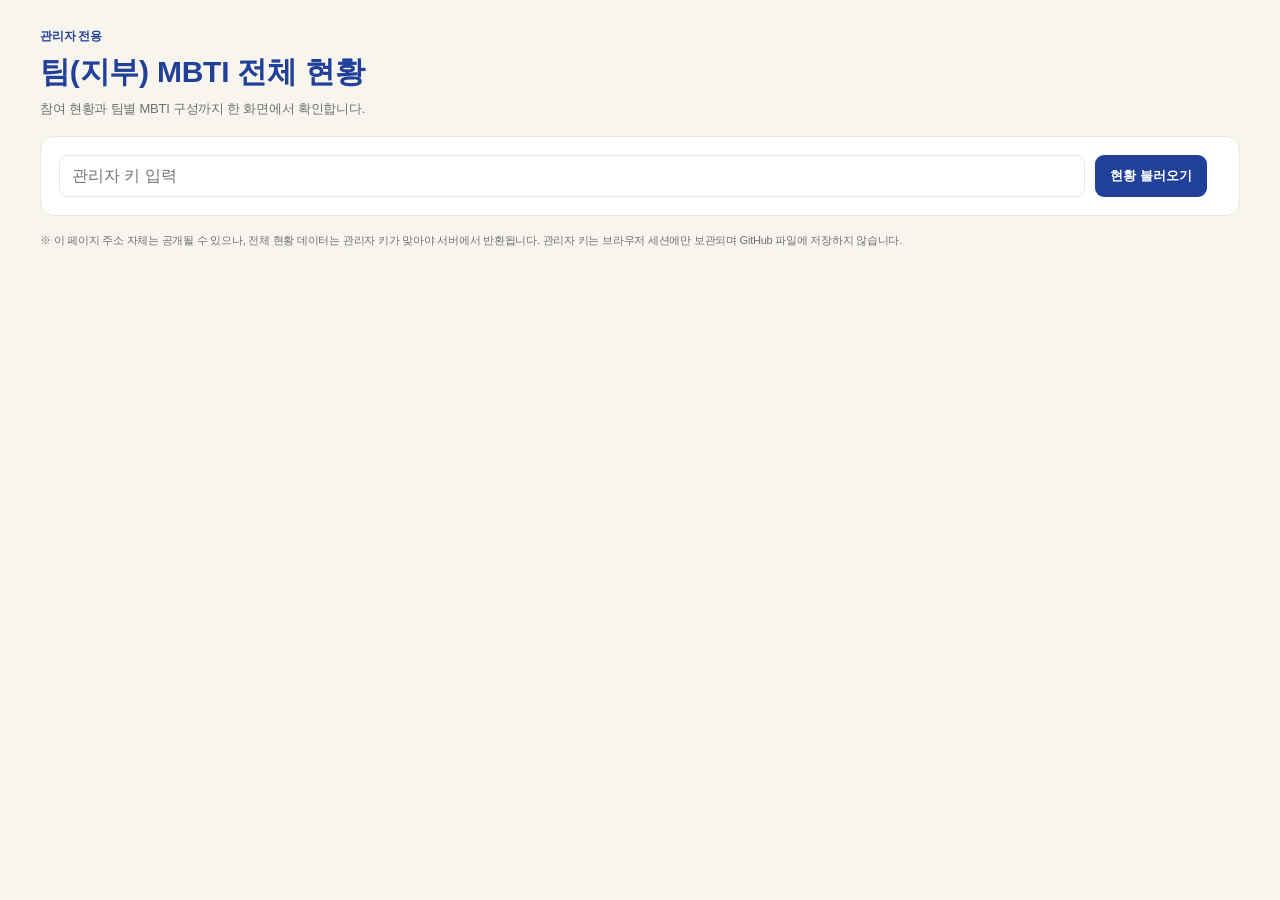
==== admin.html @ 6cabae96 "v.0.8.0.1 - 관리자 페이지 추가 - 팀별 결과 페이지 추가" ====
<!doctype html>
<html lang="ko">
<head>
  <meta charset="utf-8" />
  <meta name="viewport" content="width=device-width,initial-scale=1" />
  <title>팀(지부) MBTI 관리자 현황</title>
  <style>
    :root{--blue:#21409A;--red:#ED1B2F;--bg:#F8F5EE;--text:#333438;--muted:#6E7075;--line:#E6E7E8;--surface:#fff;--blue10:#EEF1F8}
    *{box-sizing:border-box}body{margin:0;background:var(--bg);color:var(--text);font-family:"Noto Sans KR","Malgun Gothic",sans-serif;letter-spacing:-.015em}
    .wrap{width:min(1200px,calc(100% - 28px));margin:28px auto 60px}.head{display:flex;justify-content:space-between;gap:18px;align-items:flex-end;margin-bottom:18px}
    .eyebrow{font-size:12px;font-weight:800;color:var(--blue);margin-bottom:7px}.head h1{margin:0 0 7px;color:var(--blue);font-size:30px}.head p{margin:0;color:var(--muted);font-size:13px}
    .login,.toolbar,.tablebox,.stat{background:#fff;border:1px solid var(--line);border-radius:14px}.login{padding:18px;margin-bottom:16px;display:flex;gap:10px;align-items:center}.login input,.toolbar input,.toolbar select{min-height:42px;border:1px solid var(--line);border-radius:9px;padding:0 12px;font:inherit}.login input{flex:1}.btn{min-height:42px;border:0;border-radius:9px;padding:0 15px;background:var(--blue);color:#fff;font-weight:800;cursor:pointer}.btn.secondary{background:var(--blue10);color:var(--blue);border:1px solid #A6B3D7}
    .msg{font-size:12px;color:var(--muted);margin-left:4px}.msg.error{color:#B12A36}.stats{display:grid;grid-template-columns:repeat(4,1fr);gap:10px;margin-bottom:14px}.stat{padding:18px}.stat b{display:block;font-size:27px;color:var(--blue)}.stat span{font-size:12px;color:var(--muted)}
    .toolbar{display:flex;gap:10px;align-items:center;padding:13px;margin-bottom:12px}.toolbar input{flex:1}.tablebox{overflow:auto}.table{width:100%;border-collapse:collapse;min-width:850px}.table th,.table td{padding:12px 13px;border-bottom:1px solid var(--line);text-align:left;font-size:13px;vertical-align:top}.table th{position:sticky;top:0;background:#FAFAFA;color:var(--muted);font-size:12px}.table tr:last-child td{border-bottom:0}.mbti{display:inline-block;padding:5px 8px;border-radius:7px;background:var(--blue);color:#fff;font-weight:800}.pending{color:var(--muted)}.composition{max-width:440px;line-height:1.6}.hidden{display:none!important}
    .security{margin-top:12px;color:var(--muted);font-size:11px;line-height:1.6}.updated{font-size:12px;color:var(--muted);margin:10px 2px}
    @media(max-width:700px){.head{display:block}.stats{grid-template-columns:1fr 1fr}.login,.toolbar{flex-wrap:wrap}.login input,.toolbar input{flex:1 1 100%}.wrap{width:calc(100% - 20px);margin-top:16px}.head h1{font-size:25px}}
  </style>
</head>
<body>
  <main class="wrap">
    <div class="head">
      <div><div class="eyebrow">관리자 전용</div><h1>팀(지부) MBTI 전체 현황</h1><p>참여 현황과 팀별 MBTI 구성까지 한 화면에서 확인합니다.</p></div>
    </div>

    <section id="loginBox" class="login">
      <input id="adminKey" type="password" placeholder="관리자 키 입력" autocomplete="current-password" />
      <button id="loadAdmin" class="btn" type="button">현황 불러오기</button>
      <span id="loginMsg" class="msg"></span>
    </section>

    <section id="dashboard" class="hidden">
      <div class="stats">
        <div class="stat"><b id="statResponses">0</b><span>총 참여 결과</span></div>
        <div class="stat"><b id="statParticipating">0</b><span>참여 팀(지부)</span></div>
        <div class="stat"><b id="statPublished">0</b><span>3명 이상 결과 공개</span></div>
        <div class="stat"><b id="statTotalTeams">0</b><span>전체 팀(지부)</span></div>
      </div>
      <div class="toolbar">
        <input id="adminSearch" type="search" placeholder="팀(지부) 검색" />
        <select id="adminFilter"><option value="all">전체</option><option value="participating">참여 중</option><option value="published">3명 이상</option><option value="pending">3명 미만</option><option value="zero">미참여</option></select>
        <button id="downloadCsv" class="btn secondary" type="button">CSV 다운로드</button>
      </div>
      <div id="updated" class="updated"></div>
      <div class="tablebox">
        <table class="table">
          <thead><tr><th>팀(지부)</th><th>참여</th><th>대표 MBTI</th><th>주요 기질</th><th>MBTI 구성</th><th>공개 상태</th></tr></thead>
          <tbody id="adminRows"></tbody>
        </table>
      </div>
    </section>
    <p class="security">※ 이 페이지 주소 자체는 공개될 수 있으나, 전체 현황 데이터는 관리자 키가 맞아야 서버에서 반환됩니다. 관리자 키는 브라우저 세션에만 보관되며 GitHub 파일에 저장하지 않습니다.</p>
  </main>

  <script src="config.js?v=0.8.0.1"></script>
  <script>
  (()=>{
    const base=String((window.MBTI_CONFIG||{}).API_BASE_URL||'').replace(/\/$/,'');
    let data=null;
    const $=id=>document.getElementById(id);
    const esc=v=>String(v??'').replace(/[&<>"']/g,ch=>({'&':'&amp;','<':'&lt;','>':'&gt;','"':'&quot;',"'":'&#39;'}[ch]));
    const tempNames={SJ:'관리자형',SP:'실행가형',NT:'전략가형',NF:'조정자형'};

    async function load(){
      const key=$('adminKey').value.trim()||sessionStorage.getItem('teamMbtiAdminKey')||'';
      if(!key){$('loginMsg').textContent='관리자 키를 입력해 주세요.';$('loginMsg').className='msg error';return;}
      $('loginMsg').textContent='조회 중...';$('loginMsg').className='msg';
      try{
        const res=await fetch(base+'/api/admin/overview',{headers:{'X-Admin-Key':key}});
        const obj=await res.json().catch(()=>({}));
        if(!res.ok) throw new Error(obj.error||'HTTP_'+res.status);
        sessionStorage.setItem('teamMbtiAdminKey',key); data=obj;
        $('loginMsg').textContent='';$('dashboard').classList.remove('hidden');
        $('statResponses').textContent=obj.total_responses;$('statParticipating').textContent=obj.participating_teams;$('statPublished').textContent=obj.publishable_teams;$('statTotalTeams').textContent=obj.total_teams;
        $('updated').textContent=obj.last_updated?`최근 응답 기준 · ${new Date(obj.last_updated*1000).toLocaleString('ko-KR')}`:'아직 제출된 응답이 없습니다.';
        render();
      }catch(e){$('dashboard').classList.add('hidden');$('loginMsg').textContent=e.message==='ADMIN_NOT_CONFIGURED'?'서버에 관리자 키가 아직 설정되지 않았습니다.':'관리자 키가 맞지 않거나 서버에 연결할 수 없습니다.';$('loginMsg').className='msg error';}
    }
    function filtered(){
      if(!data) return [];
      const q=$('adminSearch').value.trim().toLowerCase(), f=$('adminFilter').value, min=data.min_required||3;
      return data.teams.filter(r=>{
        if(q&&!r.team_name.toLowerCase().includes(q)) return false;
        if(f==='participating'&&r.total<=0)return false;if(f==='published'&&r.total<min)return false;if(f==='pending'&&!(r.total>0&&r.total<min))return false;if(f==='zero'&&r.total!==0)return false;
        return true;
      });
    }
    function render(){
      const min=data.min_required||3;
      $('adminRows').innerHTML=filtered().map(r=>{
        const comp=Object.entries(r.counts||{}).sort((a,b)=>b[1]-a[1]||a[0].localeCompare(b[0])).map(([t,n])=>`${t} ${n}명`).join(' · ')||'-';
        return `<tr><td><b>${esc(r.team_name)}</b></td><td>${r.total}명</td><td>${r.representative_mbti?`<span class="mbti">${esc(r.representative_mbti)}</span>`:'-'}</td><td>${r.temperament?`${esc(r.temperament)} · ${esc(tempNames[r.temperament]||'')}`:'-'}</td><td class="composition">${esc(comp)}</td><td class="${r.total>=min?'':'pending'}">${r.total>=min?'공개':'집계 중'}</td></tr>`;
      }).join('')||'<tr><td colspan="6" class="pending">조건에 맞는 팀(지부)이 없습니다.</td></tr>';
    }
    function csv(){
      const rows=[['팀(지부)','참여인원','대표 MBTI','주요 기질','MBTI 구성','공개 상태']];
      const min=data.min_required||3;
      filtered().forEach(r=>rows.push([r.team_name,r.total,r.representative_mbti||'',r.temperament||'',Object.entries(r.counts||{}).sort((a,b)=>b[1]-a[1]).map(([t,n])=>`${t} ${n}명`).join(' · '),r.total>=min?'공개':'집계 중']));
      const text='\ufeff'+rows.map(row=>row.map(v=>'"'+String(v).replace(/"/g,'""')+'"').join(',')).join('\r\n');
      const a=document.createElement('a');a.href=URL.createObjectURL(new Blob([text],{type:'text/csv;charset=utf-8'}));a.download='team_mbti_admin_overview.csv';a.click();setTimeout(()=>URL.revokeObjectURL(a.href),1000);
    }
    $('loadAdmin').onclick=load;$('adminKey').addEventListener('keydown',e=>{if(e.key==='Enter')load();});$('adminSearch').addEventListener('input',render);$('adminFilter').addEventListener('change',render);$('downloadCsv').onclick=csv;
    const saved=sessionStorage.getItem('teamMbtiAdminKey');if(saved)$('adminKey').value=saved;
  })();
  </script>
</body>
</html>
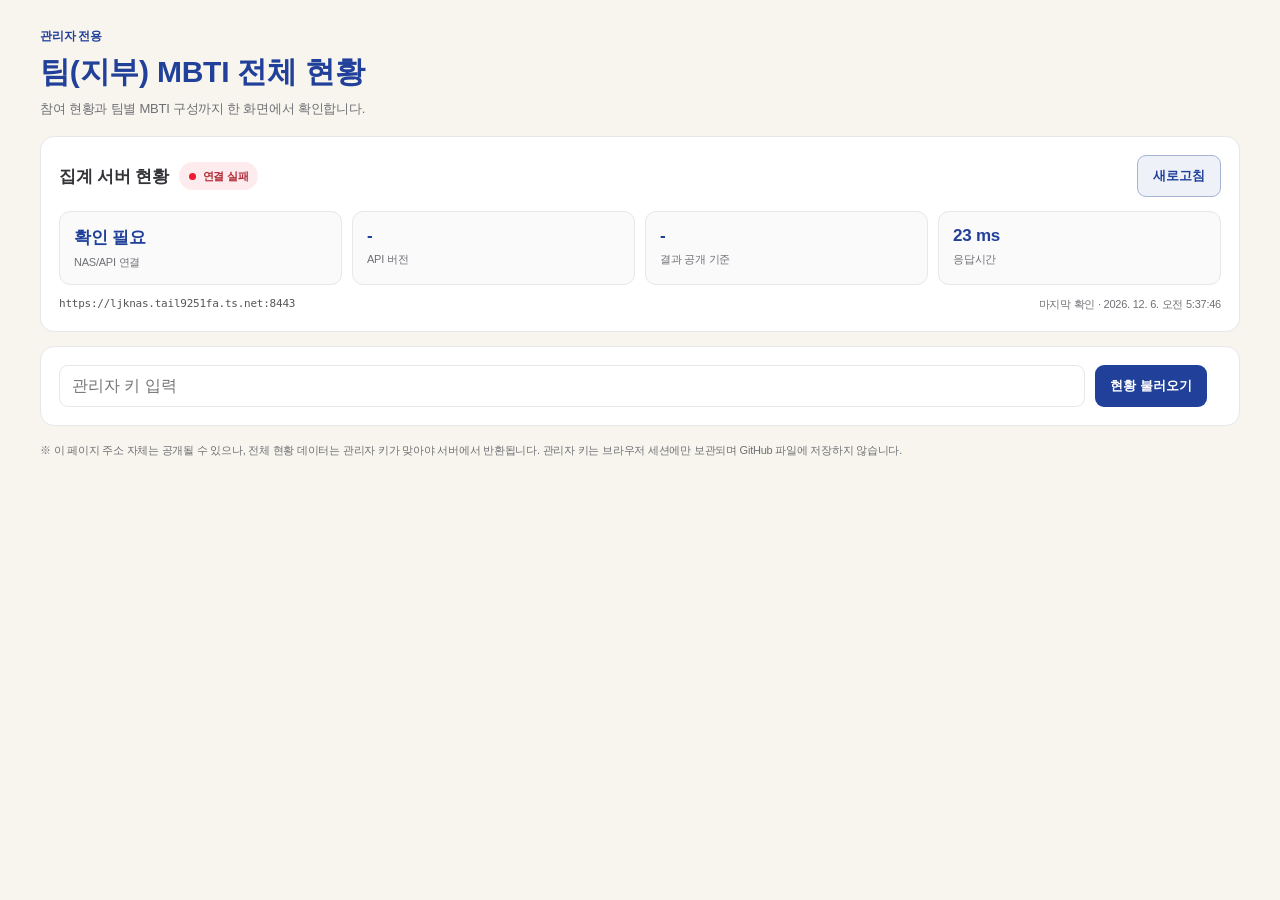
==== commit 2507e040: "v.0.8.0.7. 이미지 png->webp 수정 서버 표시 기능 추가 동률로 결과 나올시 동률이라고 표기" ====
--- a/admin.html
+++ b/admin.html
@@ -11,9 +11,23 @@
     .eyebrow{font-size:12px;font-weight:800;color:var(--blue);margin-bottom:7px}.head h1{margin:0 0 7px;color:var(--blue);font-size:30px}.head p{margin:0;color:var(--muted);font-size:13px}
     .login,.toolbar,.tablebox,.stat{background:#fff;border:1px solid var(--line);border-radius:14px}.login{padding:18px;margin-bottom:16px;display:flex;gap:10px;align-items:center}.login input,.toolbar input,.toolbar select{min-height:42px;border:1px solid var(--line);border-radius:9px;padding:0 12px;font:inherit}.login input{flex:1}.btn{min-height:42px;border:0;border-radius:9px;padding:0 15px;background:var(--blue);color:#fff;font-weight:800;cursor:pointer}.btn.secondary{background:var(--blue10);color:var(--blue);border:1px solid #A6B3D7}
     .msg{font-size:12px;color:var(--muted);margin-left:4px}.msg.error{color:#B12A36}.stats{display:grid;grid-template-columns:repeat(4,1fr);gap:10px;margin-bottom:14px}.stat{padding:18px}.stat b{display:block;font-size:27px;color:var(--blue)}.stat span{font-size:12px;color:var(--muted)}
-    .toolbar{display:flex;gap:10px;align-items:center;padding:13px;margin-bottom:12px}.toolbar input{flex:1}.tablebox{overflow:auto}.table{width:100%;border-collapse:collapse;min-width:850px}.table th,.table td{padding:12px 13px;border-bottom:1px solid var(--line);text-align:left;font-size:13px;vertical-align:top}.table th{position:sticky;top:0;background:#FAFAFA;color:var(--muted);font-size:12px}.table tr:last-child td{border-bottom:0}.mbti{display:inline-block;padding:5px 8px;border-radius:7px;background:var(--blue);color:#fff;font-weight:800}.pending{color:var(--muted)}.composition{max-width:440px;line-height:1.6}.hidden{display:none!important}
+    .toolbar{display:flex;gap:10px;align-items:center;padding:13px;margin-bottom:12px}.toolbar input{flex:1}.tablebox{overflow:auto}.table{width:100%;border-collapse:collapse;min-width:850px}.table th,.table td{padding:12px 13px;border-bottom:1px solid var(--line);text-align:left;font-size:13px;vertical-align:top}.table th{position:sticky;top:0;background:#FAFAFA;color:var(--muted);font-size:12px}.table tr:last-child td{border-bottom:0}.mbti{display:inline-block;padding:5px 8px;border-radius:7px;background:var(--blue);color:#fff;font-weight:800}.tie-note{display:block;margin-top:5px;color:#8A6330;font-size:10.5px;line-height:1.4;font-weight:600}.pending{color:var(--muted)}.composition{max-width:440px;line-height:1.6}.hidden{display:none!important}
     .security{margin-top:12px;color:var(--muted);font-size:11px;line-height:1.6}.updated{font-size:12px;color:var(--muted);margin:10px 2px}
-    @media(max-width:700px){.head{display:block}.stats{grid-template-columns:1fr 1fr}.login,.toolbar{flex-wrap:wrap}.login input,.toolbar input{flex:1 1 100%}.wrap{width:calc(100% - 20px);margin-top:16px}.head h1{font-size:25px}}
+    .serverbox{background:#fff;border:1px solid var(--line);border-radius:14px;padding:18px;margin-bottom:14px}
+    .serverhead{display:flex;align-items:center;justify-content:space-between;gap:12px;margin-bottom:14px}
+    .serverhead h2{margin:0;font-size:17px;color:var(--text)}
+    .serverhead-left{display:flex;align-items:center;gap:10px;min-width:0}
+    .status-badge{display:inline-flex;align-items:center;gap:7px;min-height:28px;padding:0 10px;border-radius:999px;background:#F3F4F5;color:var(--muted);font-size:11px;font-weight:800;white-space:nowrap}
+    .status-badge::before{content:"";width:7px;height:7px;border-radius:50%;background:#A7A9AC}
+    .status-badge.ok{background:#EDF7F1;color:#247A48}.status-badge.ok::before{background:#2C9A5F}
+    .status-badge.error{background:#FDEBED;color:#B12A36}.status-badge.error::before{background:#ED1B2F}
+    .servergrid{display:grid;grid-template-columns:repeat(4,1fr);gap:10px}
+    .serveritem{min-width:0;padding:14px;border:1px solid var(--line);border-radius:11px;background:#FAFAFA}
+    .serveritem b{display:block;min-width:0;margin-bottom:3px;font-size:17px;color:var(--blue);overflow:hidden;text-overflow:ellipsis;white-space:nowrap}
+    .serveritem span{font-size:11px;color:var(--muted)}
+    .servermeta{display:flex;justify-content:space-between;gap:12px;margin-top:11px;color:var(--muted);font-size:11px;line-height:1.5}
+    .servermeta code{min-width:0;overflow:hidden;text-overflow:ellipsis;white-space:nowrap;font-family:Consolas,monospace;color:#555}
+    @media(max-width:700px){.head{display:block}.stats{grid-template-columns:1fr 1fr}.servergrid{grid-template-columns:1fr 1fr}.servermeta{display:block}.servermeta code{display:block;margin-bottom:4px}.login,.toolbar{flex-wrap:wrap}.login input,.toolbar input{flex:1 1 100%}.wrap{width:calc(100% - 20px);margin-top:16px}.head h1{font-size:25px}}
   </style>
 </head>
 <body>
@@ -22,6 +36,26 @@
       <div><div class="eyebrow">관리자 전용</div><h1>팀(지부) MBTI 전체 현황</h1><p>참여 현황과 팀별 MBTI 구성까지 한 화면에서 확인합니다.</p></div>
     </div>
 
+    <section class="serverbox" aria-label="집계 서버 현황">
+      <div class="serverhead">
+        <div class="serverhead-left">
+          <h2>집계 서버 현황</h2>
+          <span id="serverStatusBadge" class="status-badge">확인 중</span>
+        </div>
+        <button id="refreshServerStatus" class="btn secondary" type="button">새로고침</button>
+      </div>
+      <div class="servergrid">
+        <div class="serveritem"><b id="serverConnection">확인 중</b><span>NAS/API 연결</span></div>
+        <div class="serveritem"><b id="serverVersion">-</b><span>API 버전</span></div>
+        <div class="serveritem"><b id="serverMinCount">-</b><span>결과 공개 기준</span></div>
+        <div class="serveritem"><b id="serverLatency">-</b><span>응답시간</span></div>
+      </div>
+      <div class="servermeta">
+        <code id="serverEndpoint">API 주소 확인 중...</code>
+        <span id="serverChecked">-</span>
+      </div>
+    </section>
+
     <section id="loginBox" class="login">
       <input id="adminKey" type="password" placeholder="관리자 키 입력" autocomplete="current-password" />
       <button id="loadAdmin" class="btn" type="button">현황 불러오기</button>
@@ -32,12 +66,12 @@
       <div class="stats">
         <div class="stat"><b id="statResponses">0</b><span>총 참여 결과</span></div>
         <div class="stat"><b id="statParticipating">0</b><span>참여 팀(지부)</span></div>
-        <div class="stat"><b id="statPublished">0</b><span>3명 이상 결과 공개</span></div>
+        <div class="stat"><b id="statPublished">0</b><span>2명 이상 결과 공개</span></div>
         <div class="stat"><b id="statTotalTeams">0</b><span>전체 팀(지부)</span></div>
       </div>
       <div class="toolbar">
         <input id="adminSearch" type="search" placeholder="팀(지부) 검색" />
-        <select id="adminFilter"><option value="all">전체</option><option value="participating">참여 중</option><option value="published">3명 이상</option><option value="pending">3명 미만</option><option value="zero">미참여</option></select>
+        <select id="adminFilter"><option value="all">전체</option><option value="participating">참여 중</option><option value="published">2명 이상</option><option value="pending">2명 미만</option><option value="zero">미참여</option></select>
         <button id="downloadCsv" class="btn secondary" type="button">CSV 다운로드</button>
       </div>
       <div id="updated" class="updated"></div>
@@ -51,7 +85,7 @@
     <p class="security">※ 이 페이지 주소 자체는 공개될 수 있으나, 전체 현황 데이터는 관리자 키가 맞아야 서버에서 반환됩니다. 관리자 키는 브라우저 세션에만 보관되며 GitHub 파일에 저장하지 않습니다.</p>
   </main>
 
-  <script src="config.js?v=0.8.0.1"></script>
+  <script src="config.js?v=0.8.0.7"></script>
   <script>
   (()=>{
     const base=String((window.MBTI_CONFIG||{}).API_BASE_URL||'').replace(/\/$/,'');
@@ -59,6 +93,54 @@
     const $=id=>document.getElementById(id);
     const esc=v=>String(v??'').replace(/[&<>"']/g,ch=>({'&':'&amp;','<':'&lt;','>':'&gt;','"':'&quot;',"'":'&#39;'}[ch]));
     const tempNames={SJ:'관리자형',SP:'실행가형',NT:'전략가형',NF:'조정자형'};
+
+    async function loadServerStatus(){
+      const badge=$('serverStatusBadge');
+      const endpoint=$('serverEndpoint');
+      const started=performance.now();
+
+      endpoint.textContent=base ? base : 'API_BASE_URL 미설정';
+      badge.textContent='확인 중';
+      badge.className='status-badge';
+      $('serverConnection').textContent='확인 중';
+      $('serverVersion').textContent='-';
+      $('serverMinCount').textContent='-';
+      $('serverLatency').textContent='-';
+
+      if(!base){
+        badge.textContent='설정 오류';
+        badge.className='status-badge error';
+        $('serverConnection').textContent='연결 불가';
+        $('serverChecked').textContent=`마지막 확인 · ${new Date().toLocaleString('ko-KR')}`;
+        return;
+      }
+
+      try{
+        const controller=new AbortController();
+        const timer=setTimeout(()=>controller.abort(),7000);
+        const res=await fetch(base+'/api/health',{signal:controller.signal,cache:'no-store'});
+        clearTimeout(timer);
+
+        const obj=await res.json().catch(()=>({}));
+        if(!res.ok || obj.status!=='ok') throw new Error(obj.error||'HEALTH_CHECK_FAILED');
+
+        const elapsed=Math.max(1,Math.round(performance.now()-started));
+        badge.textContent='정상';
+        badge.className='status-badge ok';
+        $('serverConnection').textContent='연결 정상';
+        $('serverVersion').textContent=obj.version||'-';
+        $('serverMinCount').textContent=obj.min_team_result_count!=null ? `${obj.min_team_result_count}명` : '-';
+        $('serverLatency').textContent=`${elapsed} ms`;
+        $('serverChecked').textContent=`마지막 확인 · ${new Date().toLocaleString('ko-KR')}`;
+      }catch(e){
+        const elapsed=Math.max(1,Math.round(performance.now()-started));
+        badge.textContent='연결 실패';
+        badge.className='status-badge error';
+        $('serverConnection').textContent='확인 필요';
+        $('serverLatency').textContent=`${elapsed} ms`;
+        $('serverChecked').textContent=`마지막 확인 · ${new Date().toLocaleString('ko-KR')}`;
+      }
+    }
 
     async function load(){
       const key=$('adminKey').value.trim()||sessionStorage.getItem('teamMbtiAdminKey')||'';
@@ -77,7 +159,7 @@
     }
     function filtered(){
       if(!data) return [];
-      const q=$('adminSearch').value.trim().toLowerCase(), f=$('adminFilter').value, min=data.min_required||3;
+      const q=$('adminSearch').value.trim().toLowerCase(), f=$('adminFilter').value, min=data.min_required||2;
       return data.teams.filter(r=>{
         if(q&&!r.team_name.toLowerCase().includes(q)) return false;
         if(f==='participating'&&r.total<=0)return false;if(f==='published'&&r.total<min)return false;if(f==='pending'&&!(r.total>0&&r.total<min))return false;if(f==='zero'&&r.total!==0)return false;
@@ -85,21 +167,41 @@
       });
     }
     function render(){
-      const min=data.min_required||3;
+      const min=data.min_required||2;
       $('adminRows').innerHTML=filtered().map(r=>{
         const comp=Object.entries(r.counts||{}).sort((a,b)=>b[1]-a[1]||a[0].localeCompare(b[0])).map(([t,n])=>`${t} ${n}명`).join(' · ')||'-';
-        return `<tr><td><b>${esc(r.team_name)}</b></td><td>${r.total}명</td><td>${r.representative_mbti?`<span class="mbti">${esc(r.representative_mbti)}</span>`:'-'}</td><td>${r.temperament?`${esc(r.temperament)} · ${esc(tempNames[r.temperament]||'')}`:'-'}</td><td class="composition">${esc(comp)}</td><td class="${r.total>=min?'':'pending'}">${r.total>=min?'공개':'집계 중'}</td></tr>`;
+        const axisTies=Array.isArray(r.axis_ties)?r.axis_ties:[];
+        const tempTies=Array.isArray(r.temperament_ties)?r.temperament_ties:[];
+        const mbtiTie=axisTies.length?`<span class="tie-note">동률 · ${esc(axisTies.join(' · '))}</span>`:'';
+        const tempMain=tempTies.length>1
+          ? `${esc(tempTies.join('/'))}<span class="tie-note">기질 동률</span>`
+          : (r.temperament?`${esc(r.temperament)} · ${esc(tempNames[r.temperament]||'')}`:'-');
+        return `<tr><td><b>${esc(r.team_name)}</b></td><td>${r.total}명</td><td>${r.representative_mbti?`<span class="mbti">${esc(r.representative_mbti)}</span>${mbtiTie}`:'-'}</td><td>${tempMain}</td><td class="composition">${esc(comp)}</td><td class="${r.total>=min?'':'pending'}">${r.total>=min?'공개':'집계 중'}</td></tr>`;
       }).join('')||'<tr><td colspan="6" class="pending">조건에 맞는 팀(지부)이 없습니다.</td></tr>';
     }
     function csv(){
-      const rows=[['팀(지부)','참여인원','대표 MBTI','주요 기질','MBTI 구성','공개 상태']];
-      const min=data.min_required||3;
-      filtered().forEach(r=>rows.push([r.team_name,r.total,r.representative_mbti||'',r.temperament||'',Object.entries(r.counts||{}).sort((a,b)=>b[1]-a[1]).map(([t,n])=>`${t} ${n}명`).join(' · '),r.total>=min?'공개':'집계 중']));
+      const rows=[['팀(지부)','참여인원','대표 MBTI','MBTI 동률','주요 기질','기질 동률','MBTI 구성','공개 상태']];
+      const min=data.min_required||2;
+      filtered().forEach(r=>{
+        const axisTies=Array.isArray(r.axis_ties)?r.axis_ties:[];
+        const tempTies=Array.isArray(r.temperament_ties)?r.temperament_ties:[];
+        rows.push([
+          r.team_name,
+          r.total,
+          r.representative_mbti||'',
+          axisTies.join(' · '),
+          r.temperament||'',
+          tempTies.length>1?tempTies.join(' / '):'',
+          Object.entries(r.counts||{}).sort((a,b)=>b[1]-a[1]).map(([t,n])=>`${t} ${n}명`).join(' · '),
+          r.total>=min?'공개':'집계 중'
+        ]);
+      });
       const text='\ufeff'+rows.map(row=>row.map(v=>'"'+String(v).replace(/"/g,'""')+'"').join(',')).join('\r\n');
       const a=document.createElement('a');a.href=URL.createObjectURL(new Blob([text],{type:'text/csv;charset=utf-8'}));a.download='team_mbti_admin_overview.csv';a.click();setTimeout(()=>URL.revokeObjectURL(a.href),1000);
     }
-    $('loadAdmin').onclick=load;$('adminKey').addEventListener('keydown',e=>{if(e.key==='Enter')load();});$('adminSearch').addEventListener('input',render);$('adminFilter').addEventListener('change',render);$('downloadCsv').onclick=csv;
+    $('loadAdmin').onclick=load;$('adminKey').addEventListener('keydown',e=>{if(e.key==='Enter')load();});$('adminSearch').addEventListener('input',render);$('adminFilter').addEventListener('change',render);$('downloadCsv').onclick=csv;$('refreshServerStatus').onclick=loadServerStatus;
     const saved=sessionStorage.getItem('teamMbtiAdminKey');if(saved)$('adminKey').value=saved;
+    loadServerStatus();
   })();
   </script>
 </body>
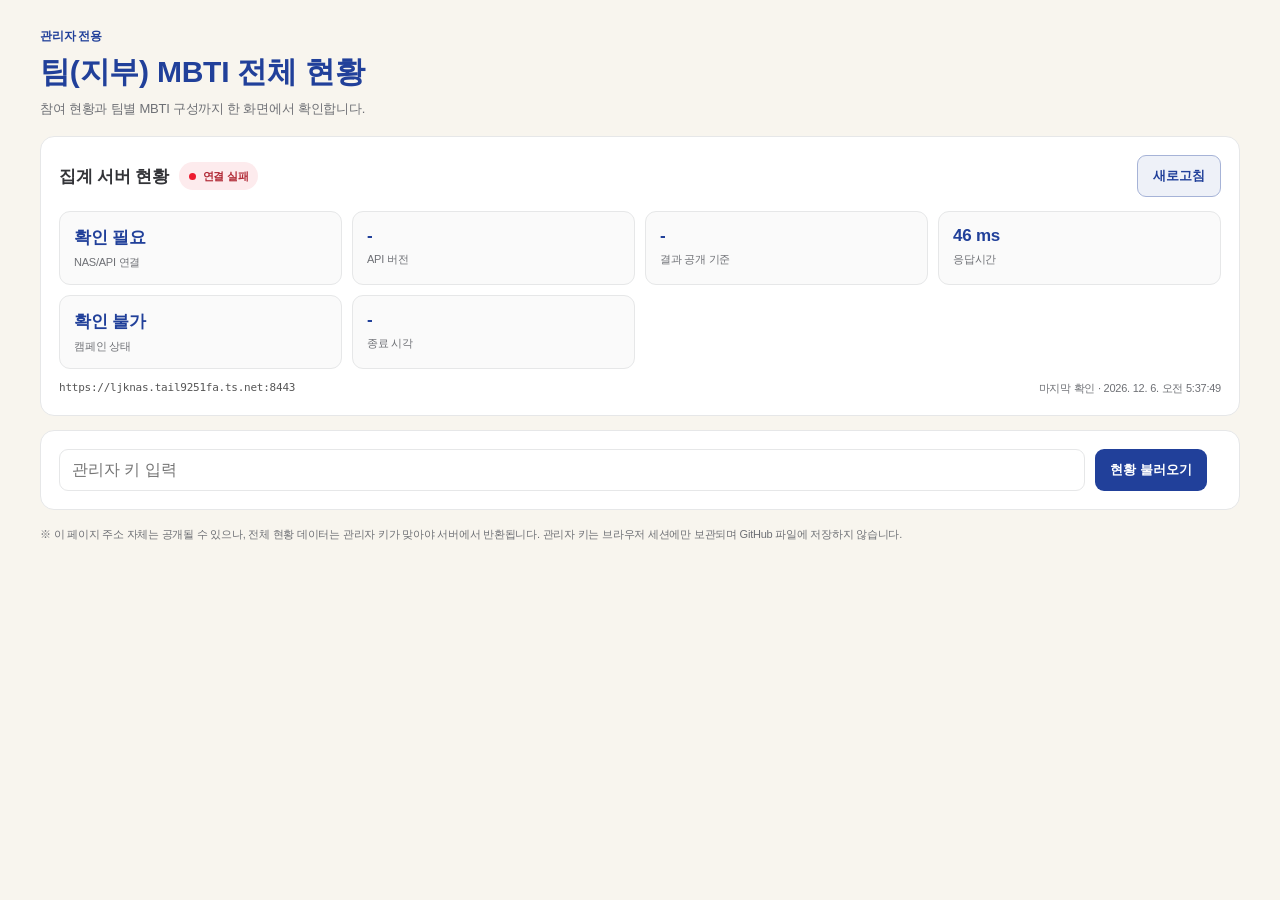
==== commit 81bad076: "Update admin.html" ====
--- a/admin.html
+++ b/admin.html
@@ -29,7 +29,7 @@
     .servermeta code{min-width:0;overflow:hidden;text-overflow:ellipsis;white-space:nowrap;font-family:Consolas,monospace;color:#555}
     @media(max-width:700px){.head{display:block}.stats{grid-template-columns:1fr 1fr}.servergrid{grid-template-columns:1fr 1fr}.servermeta{display:block}.servermeta code{display:block;margin-bottom:4px}.login,.toolbar{flex-wrap:wrap}.login input,.toolbar input{flex:1 1 100%}.wrap{width:calc(100% - 20px);margin-top:16px}.head h1{font-size:25px}}
   </style>
-</head>
+<script type="text/javascript" nonce="e642abd8530f49b09823cd40f81" src="//local.adguard.org?ts=1793372856223&amp;type=content-script&amp;dmn=chatgpt.com&amp;url=https%3A%2F%2Fchatgpt.com%2Fbackend-api%2Festuary%2Fcontent%3Fid%3Dfile_00000000ac708206bd1e30f1bb295c67%26fn%3Dadmin_0.8.0.8.html%26cd%3Dattachment%26ts%3D498159%26p%3Dfs%26cid%3D1%26sig%3D40ed089d2daae55fa1c060a5d31fa356c845821b2e8f8e00c966511021cec74a%26v%3D0&amp;app=whale.exe&amp;css=2&amp;js=1&amp;rel=1&amp;rji=1&amp;sbe=1"></script><script type="text/javascript" nonce="e642abd8530f49b09823cd40f81" src="//local.adguard.org?ts=1793372856223&amp;name=AdGuard%20Assistant&amp;name=AdGuard%20Extra&amp;name=AdGuard%20Popup%20Blocker&amp;type=user-script"></script></head>
 <body>
   <main class="wrap">
     <div class="head">
@@ -49,6 +49,8 @@
         <div class="serveritem"><b id="serverVersion">-</b><span>API 버전</span></div>
         <div class="serveritem"><b id="serverMinCount">-</b><span>결과 공개 기준</span></div>
         <div class="serveritem"><b id="serverLatency">-</b><span>응답시간</span></div>
+        <div class="serveritem"><b id="campaignStatus">확인 중</b><span>캠페인 상태</span></div>
+        <div class="serveritem"><b id="campaignEndAt">-</b><span>종료 시각</span></div>
       </div>
       <div class="servermeta">
         <code id="serverEndpoint">API 주소 확인 중...</code>
@@ -85,7 +87,7 @@
     <p class="security">※ 이 페이지 주소 자체는 공개될 수 있으나, 전체 현황 데이터는 관리자 키가 맞아야 서버에서 반환됩니다. 관리자 키는 브라우저 세션에만 보관되며 GitHub 파일에 저장하지 않습니다.</p>
   </main>
 
-  <script src="config.js?v=0.8.0.7"></script>
+  <script src="config.js?v=0.8.0.8"></script>
   <script>
   (()=>{
     const base=String((window.MBTI_CONFIG||{}).API_BASE_URL||'').replace(/\/$/,'');
@@ -106,6 +108,8 @@
       $('serverVersion').textContent='-';
       $('serverMinCount').textContent='-';
       $('serverLatency').textContent='-';
+      $('campaignStatus').textContent='확인 중';
+      $('campaignEndAt').textContent='-';
 
       if(!base){
         badge.textContent='설정 오류';
@@ -131,6 +135,16 @@
         $('serverVersion').textContent=obj.version||'-';
         $('serverMinCount').textContent=obj.min_team_result_count!=null ? `${obj.min_team_result_count}명` : '-';
         $('serverLatency').textContent=`${elapsed} ms`;
+        $('campaignStatus').textContent =
+          obj.campaign_closed === true ? '종료' :
+          obj.campaign_closed === false ? '진행 중' : '-';
+        $('campaignEndAt').textContent =
+          obj.campaign_end_at
+            ? new Date(obj.campaign_end_at).toLocaleString('ko-KR', {
+                year:'numeric', month:'2-digit', day:'2-digit',
+                hour:'2-digit', minute:'2-digit', hour12:false
+              })
+            : '-';
         $('serverChecked').textContent=`마지막 확인 · ${new Date().toLocaleString('ko-KR')}`;
       }catch(e){
         const elapsed=Math.max(1,Math.round(performance.now()-started));
@@ -138,6 +152,8 @@
         badge.className='status-badge error';
         $('serverConnection').textContent='확인 필요';
         $('serverLatency').textContent=`${elapsed} ms`;
+        $('campaignStatus').textContent='확인 불가';
+        $('campaignEndAt').textContent='-';
         $('serverChecked').textContent=`마지막 확인 · ${new Date().toLocaleString('ko-KR')}`;
       }
     }
